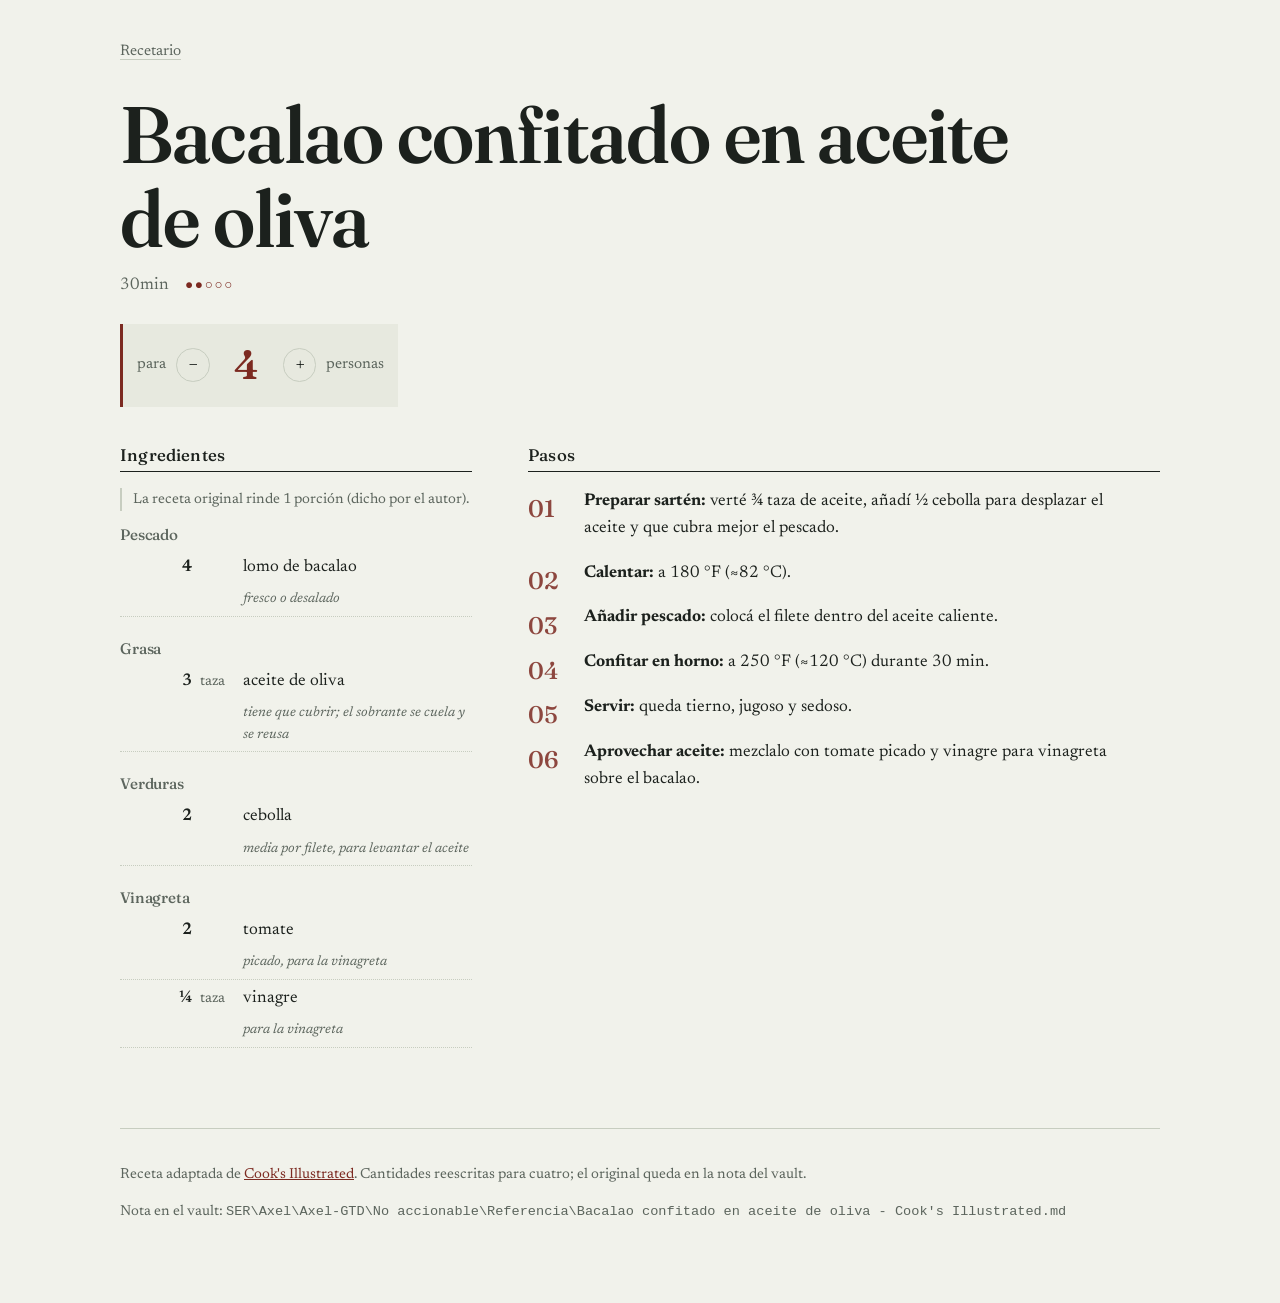
==== r/bacalao-confitado-en-aceite-de-oliva/index.html @ 24cfd8e2 "recetario 2026-09-24 06:47" ====
<!doctype html>
<html lang="es">
<head>
<meta charset="utf-8">
<meta name="viewport" content="width=device-width,initial-scale=1">
<title>Bacalao confitado en aceite de oliva</title>
<link rel="preconnect" href="https://fonts.googleapis.com"><link rel="preconnect" href="https://fonts.gstatic.com" crossorigin><link href="https://fonts.googleapis.com/css2?family=Fraunces:opsz,wght@9..144,300..800&family=Newsreader:ital,opsz,wght@0,6..72,300..700;1,6..72,300..500&display=swap" rel="stylesheet">
<link rel="stylesheet" href="../../assets/recetario.css">
</head>
<body class="ficha">
<div class="hoja">
  <nav class="volver"><a href="../../">Recetario</a></nav>
  <header class="cabeza">
    <h1>Bacalao confitado en aceite de oliva</h1>
    <p class="meta"><span>30min</span><span class="puntos" aria-label="dificultad facil">●●○○○</span></p>
  </header>
  <div class="porciones" role="group" aria-label="porciones">
    <span class="rotulo">para</span>
    <button type="button" id="menos" aria-label="una porción menos">&minus;</button>
    <output id="n">4</output>
    <button type="button" id="mas" aria-label="una porción más">+</button>
    <span class="rotulo">personas</span>
  </div>
  <div class="cuerpo">
    <aside class="rail">
      <h2>Ingredientes</h2>
      
      <p class="rinde">La receta original rinde 1 porción (dicho por el autor).</p>
      <div class="grupo"><h3>Pescado</h3><ul class="lista-ing"><li><span class="cant" data-cant="4">4</span><span class="unid"></span><span class="item">lomo de bacalao</span><span class='nota'>fresco o desalado</span></li></ul></div><div class="grupo"><h3>Grasa</h3><ul class="lista-ing"><li><span class="cant" data-cant="3">3</span><span class="unid">taza</span><span class="item">aceite de oliva</span><span class='nota'>tiene que cubrir; el sobrante se cuela y se reusa</span></li></ul></div><div class="grupo"><h3>Verduras</h3><ul class="lista-ing"><li><span class="cant" data-cant="2">2</span><span class="unid"></span><span class="item">cebolla</span><span class='nota'>media por filete, para levantar el aceite</span></li></ul></div><div class="grupo"><h3>Vinagreta</h3><ul class="lista-ing"><li><span class="cant" data-cant="2">2</span><span class="unid"></span><span class="item">tomate</span><span class='nota'>picado, para la vinagreta</span></li><li><span class="cant" data-cant="¼">¼</span><span class="unid">taza</span><span class="item">vinagre</span><span class='nota'>para la vinagreta</span></li></ul></div>
    </aside>
    <section class="receta">
      
      <h2>Pasos</h2>
      <ol class="pasos"><li><b>Preparar sartén:</b> verté ¾ taza de aceite, añadí ½ cebolla para desplazar el aceite y que cubra mejor el pescado.</li><li><b>Calentar:</b> a 180 °F (≈82 °C).</li><li><b>Añadir pescado:</b> colocá el filete dentro del aceite caliente.</li><li><b>Confitar en horno:</b> a 250 °F (≈120 °C) durante 30 min.</li><li><b>Servir:</b> queda tierno, jugoso y sedoso.</li><li><b>Aprovechar aceite:</b> mezclalo con tomate picado y vinagre para vinagreta sobre el bacalao.</li></ol>
    </section>
  </div>
  <footer class="pie">
    <p class="credito">Receta adaptada de <a href="https://www.facebook.com/share/r/1HufnTpF9G/" rel="noopener">Cook&#x27;s Illustrated</a>. Cantidades reescritas para cuatro; el original queda en la nota del vault.</p>
    <p class="vault">Nota en el vault: <code>SER\Axel\Axel-GTD\No accionable\Referencia\Bacalao confitado en aceite de oliva - Cook&#x27;s Illustrated.md</code></p>
  </footer>
</div>
<script id="datos" type="application/json">{"base": 4, "ingredientes": [{"grupo": "Pescado", "cantidad": 4.0, "unidad": "u", "item": "lomo de bacalao", "nota": "fresco o desalado"}, {"grupo": "Grasa", "cantidad": 3.0, "unidad": "taza", "item": "aceite de oliva", "nota": "tiene que cubrir; el sobrante se cuela y se reusa"}, {"grupo": "Verduras", "cantidad": 2.0, "unidad": "u", "item": "cebolla", "nota": "media por filete, para levantar el aceite"}, {"grupo": "Vinagreta", "cantidad": 2.0, "unidad": "u", "item": "tomate", "nota": "picado, para la vinagreta"}, {"grupo": "Vinagreta", "cantidad": 0.25, "unidad": "taza", "item": "vinagre", "nota": "para la vinagreta"}]}</script>
<script src="../../assets/recetario.js"></script>
</body>
</html>
---- assets/recetario.css ----
/* recetario.css — Recetario editorial.
   Dirección: libro de cocina de trabajo. El único gesto llamativo es el
   contador de porciones; todo lo demás es papel, reglas finas y números
   alineados como un libro de caja.
   Paleta: papel con cast verde (no crema cálida) + oxblood de chile seco.
   Tipos: Fraunces (display, con WONK) + Newsreader (texto). */

:root {
  --papel:      #F1F2EB;
  --papel-hondo:#E7E9DF;
  --tinta:      #1C211D;
  --tinta-2:    #5C655D;
  --chile:      #7C2A21;
  --linea:      #C7CDC0;
  --ancho:      68rem;
}

* { box-sizing: border-box; }

html { -webkit-text-size-adjust: 100%; }

body {
  margin: 0;
  background: var(--papel);
  color: var(--tinta);
  font-family: "Newsreader", Georgia, "Times New Roman", serif;
  font-size: 1.0625rem;
  line-height: 1.6;
  font-variant-numeric: tabular-nums;
}

.hoja {
  max-width: var(--ancho);
  margin: 0 auto;
  padding: 2.5rem 1.5rem 5rem;
}

a { color: inherit; }

:focus-visible {
  outline: 2px solid var(--chile);
  outline-offset: 3px;
}

h1, h2, h3 {
  font-family: "Fraunces", Georgia, serif;
  font-variation-settings: "SOFT" 20, "WONK" 1;
  font-weight: 500;
  line-height: 1.05;
  letter-spacing: -0.01em;
  margin: 0;
}

/* ---------- índice ---------- */

.portada { border-bottom: 2px solid var(--tinta); padding-bottom: 1.25rem; }

.portada h1 {
  font-size: clamp(3rem, 11vw, 6.5rem);
  font-weight: 600;
  margin-bottom: 0.5rem;
}

.entrada { max-width: 44ch; margin: 0 0 0.75rem; color: var(--tinta-2); }

.cuenta { margin: 0; font-size: 0.9rem; color: var(--tinta-2); }

.buscador { display: flex; align-items: baseline; gap: 0.75rem; margin: 1.5rem 0 0.25rem; }
.buscador span { font-size: 0.9rem; color: var(--tinta-2); }
.buscador input {
  flex: 1;
  font: inherit;
  color: var(--tinta);
  background: transparent;
  border: 0;
  border-bottom: 1px solid var(--linea);
  padding: 0.35rem 0;
}
.buscador input::placeholder { color: var(--tinta-2); opacity: 0.7; }

.indice { list-style: none; margin: 1.5rem 0 0; padding: 0; }

.indice .fila { border-bottom: 1px solid var(--linea); }

.indice a {
  display: flex;
  align-items: baseline;
  justify-content: space-between;
  gap: 1.5rem;
  padding: 0.9rem 0.25rem;
  text-decoration: none;
}
.indice a:hover .nombre { color: var(--chile); }

.indice .nombre {
  font-family: "Fraunces", Georgia, serif;
  font-size: clamp(1.4rem, 4vw, 2rem);
  line-height: 1.15;
}
.indice .margen { display: flex; align-items: baseline; gap: 1rem; white-space: nowrap; }
.indice .tiempo { color: var(--tinta-2); font-size: 0.95rem; }
.indice .puntos { color: var(--chile); letter-spacing: 0.12em; font-size: 0.8rem; }

.vacio { margin-top: 2rem; color: var(--tinta-2); font-style: italic; }

/* ---------- ficha ---------- */

.volver { margin-bottom: 1.75rem; font-size: 0.95rem; }
.volver a { text-decoration: none; color: var(--tinta-2); border-bottom: 1px solid var(--linea); }
.volver a:hover { color: var(--chile); }

.cabeza h1 {
  font-size: clamp(2.4rem, 8vw, 5rem);
  font-weight: 600;
  max-width: 18ch;
}

.meta { display: flex; align-items: baseline; gap: 1rem; margin: 0.75rem 0 0; color: var(--tinta-2); }
.meta .puntos { color: var(--chile); letter-spacing: 0.12em; font-size: 0.85rem; }

/* el gesto: el contador de porciones */
.porciones {
  display: flex;
  align-items: center;
  gap: 0.6rem;
  margin: 1.5rem 0 2.5rem;
  padding: 0.6rem 0.9rem;
  background: var(--papel-hondo);
  border-left: 3px solid var(--chile);
  width: fit-content;
}
.porciones .rotulo { font-size: 0.95rem; color: var(--tinta-2); }
.porciones button {
  font: inherit;
  font-size: 1.3rem;
  line-height: 1;
  width: 2.1rem;
  height: 2.1rem;
  color: var(--tinta);
  background: transparent;
  border: 1px solid var(--linea);
  border-radius: 50%;
  cursor: pointer;
}
.porciones button:hover:not(:disabled) { border-color: var(--chile); color: var(--chile); }
.porciones button:disabled { opacity: 0.35; cursor: not-allowed; }

#n {
  font-family: "Fraunces", Georgia, serif;
  font-variation-settings: "SOFT" 30, "WONK" 1;
  font-size: 2.5rem;
  font-weight: 600;
  min-width: 2ch;
  text-align: center;
  color: var(--chile);
}

.cuerpo { display: grid; grid-template-columns: 22rem 1fr; gap: 3.5rem; align-items: start; }

.rail h2, .receta h2 {
  font-size: 1.05rem;
  font-weight: 500;
  font-variation-settings: normal;
  letter-spacing: 0.01em;
  padding-bottom: 0.4rem;
  border-bottom: 1px solid var(--tinta);
  margin-bottom: 1rem;
}

.rail { position: sticky; top: 1.5rem; }

.grupo { margin-bottom: 1.5rem; }
.grupo h3 {
  font-size: 0.95rem;
  font-weight: 500;
  color: var(--tinta-2);
  font-variation-settings: normal;
  margin-bottom: 0.4rem;
}

.lista-ing { list-style: none; margin: 0; padding: 0; }
.lista-ing li {
  display: grid;
  grid-template-columns: 4.5rem 2.2rem 1fr;
  gap: 0.5rem;
  padding: 0.3rem 0;
  border-bottom: 1px dotted var(--linea);
  align-items: baseline;
}
.lista-ing .cant {
  text-align: right;
  font-weight: 600;
  transition: opacity 140ms ease;
}
.lista-ing .cant.cambia { opacity: 0.25; }
.lista-ing .unid { color: var(--tinta-2); font-size: 0.9rem; }
.lista-ing .item { line-height: 1.35; }
.lista-ing .nota {
  grid-column: 3;
  font-size: 0.85rem;
  color: var(--tinta-2);
  font-style: italic;
}

.aviso, .rinde {
  font-size: 0.9rem;
  color: var(--tinta-2);
  border-left: 2px solid var(--linea);
  padding-left: 0.7rem;
  margin: 0 0 1rem;
}

.foto { margin: 0 0 1.75rem; }
.foto img { width: 100%; height: auto; display: block; }

.pasos { list-style: none; counter-reset: paso; margin: 0; padding: 0; }
.pasos li {
  counter-increment: paso;
  position: relative;
  padding-left: 3.5rem;
  margin-bottom: 1.1rem;
  max-width: 62ch;
}
.pasos li::before {
  content: counter(paso, decimal-leading-zero);
  position: absolute;
  left: 0;
  top: 0.1em;
  font-family: "Fraunces", Georgia, serif;
  font-variation-settings: "SOFT" 0, "WONK" 1;
  font-size: 1.5rem;
  font-weight: 500;
  color: var(--chile);
  opacity: 0.85;
}

.pie { margin-top: 3.5rem; padding-top: 1.25rem; border-top: 1px solid var(--linea); color: var(--tinta-2); font-size: 0.9rem; }
.pie a { color: var(--chile); }
.pie .vault { margin: 0.5rem 0 0; }
.pie code { font-size: 0.85rem; }

/* ---------- chico ---------- */

@media (max-width: 60rem) {
  .cuerpo { grid-template-columns: 1fr; gap: 2.5rem; }
  .rail { position: static; }
  .hoja { padding: 1.75rem 1.25rem 4rem; }
  .porciones { position: sticky; top: 0; z-index: 2; width: 100%; justify-content: center; }
  .indice a { flex-direction: column; align-items: flex-start; gap: 0.35rem; padding: 1rem 0; }
  .pasos li { padding-left: 2.75rem; }
}

@media (prefers-reduced-motion: reduce) {
  .lista-ing .cant { transition: none; }
}
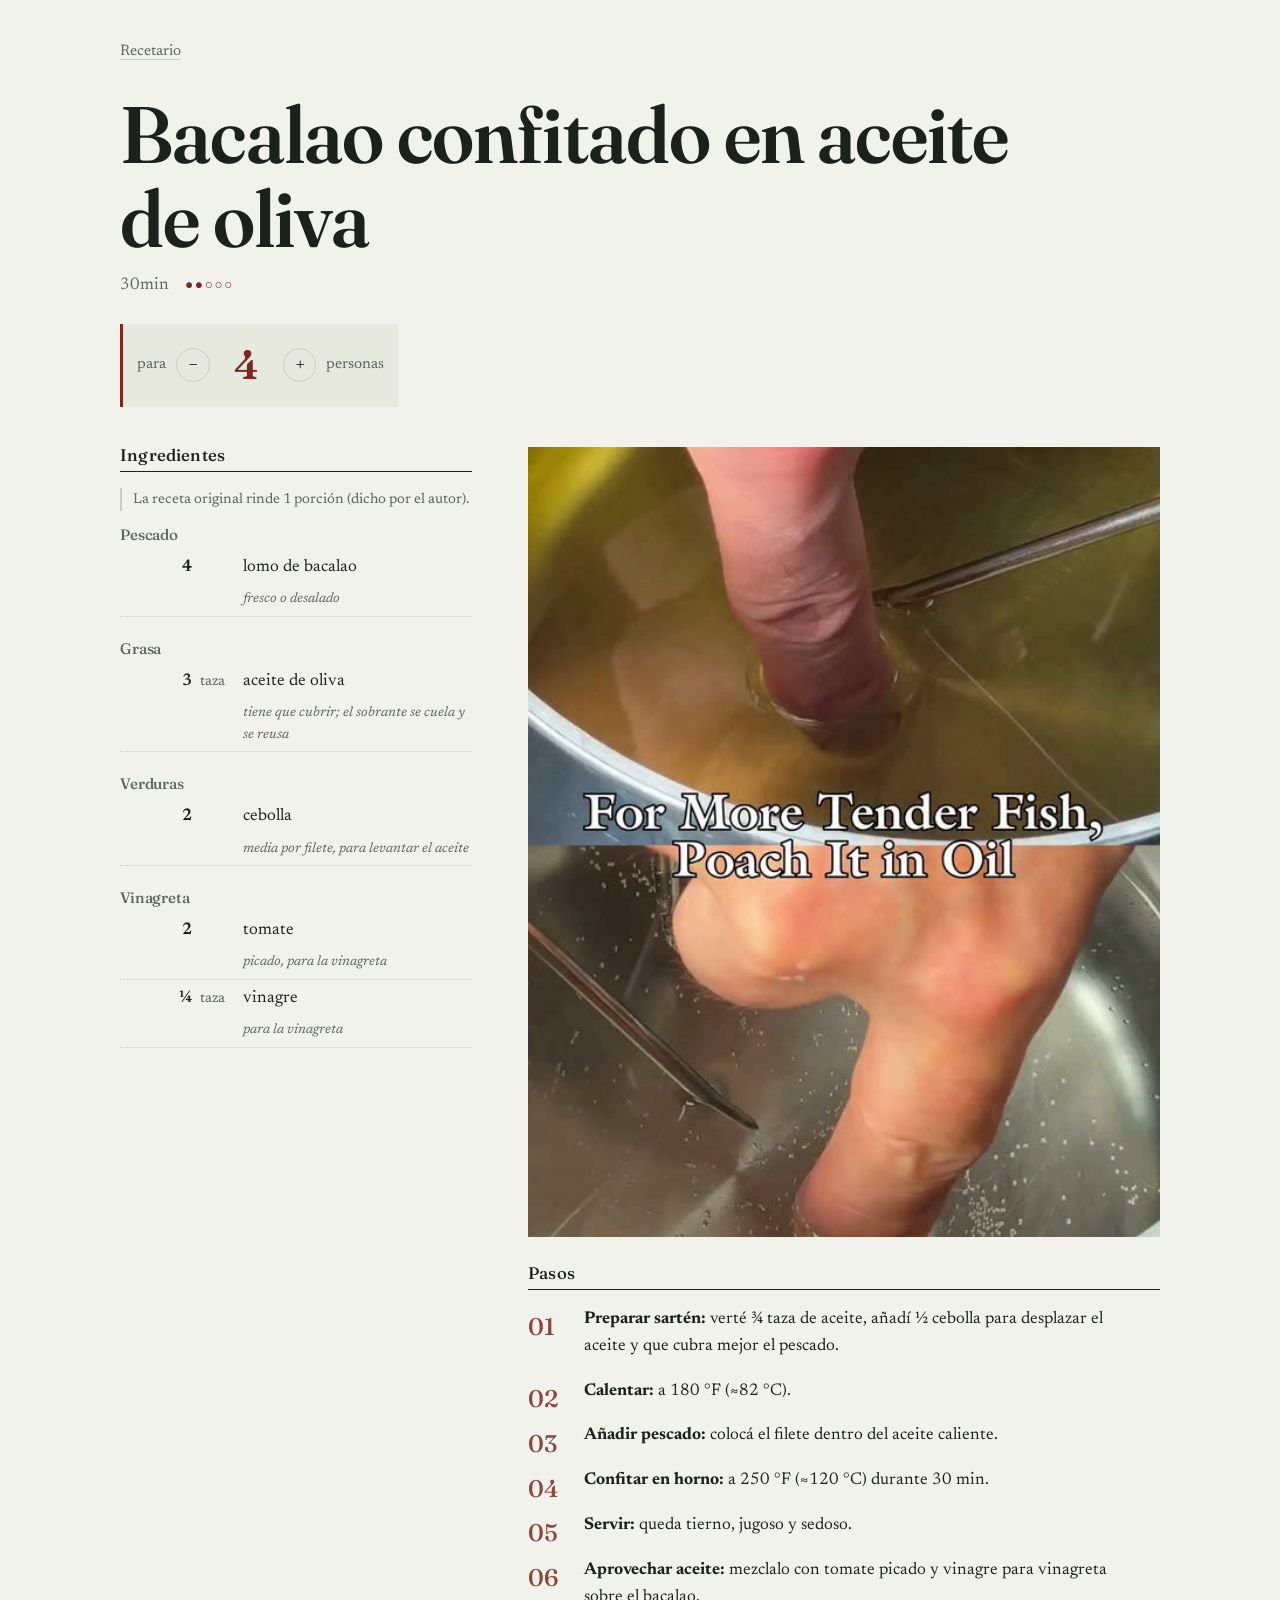
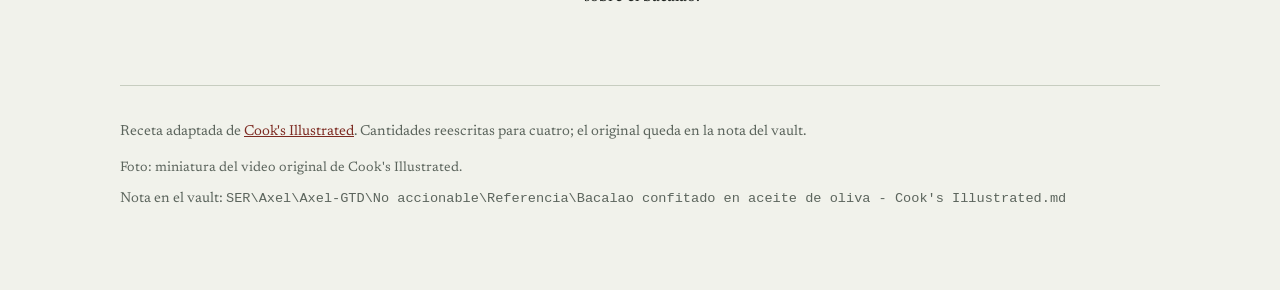
==== commit 89695576: "recetario 2026-09-24 10:46" ====
--- a/r/bacalao-confitado-en-aceite-de-oliva/index.html
+++ b/r/bacalao-confitado-en-aceite-de-oliva/index.html
@@ -29,13 +29,14 @@
       <div class="grupo"><h3>Pescado</h3><ul class="lista-ing"><li><span class="cant" data-cant="4">4</span><span class="unid"></span><span class="item">lomo de bacalao</span><span class='nota'>fresco o desalado</span></li></ul></div><div class="grupo"><h3>Grasa</h3><ul class="lista-ing"><li><span class="cant" data-cant="3">3</span><span class="unid">taza</span><span class="item">aceite de oliva</span><span class='nota'>tiene que cubrir; el sobrante se cuela y se reusa</span></li></ul></div><div class="grupo"><h3>Verduras</h3><ul class="lista-ing"><li><span class="cant" data-cant="2">2</span><span class="unid"></span><span class="item">cebolla</span><span class='nota'>media por filete, para levantar el aceite</span></li></ul></div><div class="grupo"><h3>Vinagreta</h3><ul class="lista-ing"><li><span class="cant" data-cant="2">2</span><span class="unid"></span><span class="item">tomate</span><span class='nota'>picado, para la vinagreta</span></li><li><span class="cant" data-cant="¼">¼</span><span class="unid">taza</span><span class="item">vinagre</span><span class='nota'>para la vinagreta</span></li></ul></div>
     </aside>
     <section class="receta">
-      
+      <figure class="foto"><img src="../../img/bacalao-confitado-en-aceite-de-oliva.jpg" alt="Bacalao confitado en aceite de oliva" loading="lazy" decoding="async"></figure>
       <h2>Pasos</h2>
       <ol class="pasos"><li><b>Preparar sartén:</b> verté ¾ taza de aceite, añadí ½ cebolla para desplazar el aceite y que cubra mejor el pescado.</li><li><b>Calentar:</b> a 180 °F (≈82 °C).</li><li><b>Añadir pescado:</b> colocá el filete dentro del aceite caliente.</li><li><b>Confitar en horno:</b> a 250 °F (≈120 °C) durante 30 min.</li><li><b>Servir:</b> queda tierno, jugoso y sedoso.</li><li><b>Aprovechar aceite:</b> mezclalo con tomate picado y vinagre para vinagreta sobre el bacalao.</li></ol>
     </section>
   </div>
   <footer class="pie">
     <p class="credito">Receta adaptada de <a href="https://www.facebook.com/share/r/1HufnTpF9G/" rel="noopener">Cook&#x27;s Illustrated</a>. Cantidades reescritas para cuatro; el original queda en la nota del vault.</p>
+    <p class="credito-foto">Foto: miniatura del video original de Cook&#x27;s Illustrated.</p>
     <p class="vault">Nota en el vault: <code>SER\Axel\Axel-GTD\No accionable\Referencia\Bacalao confitado en aceite de oliva - Cook&#x27;s Illustrated.md</code></p>
   </footer>
 </div>
--- a/assets/recetario.css
+++ b/assets/recetario.css
@@ -83,18 +83,41 @@
 .indice .fila { border-bottom: 1px solid var(--linea); }
 
 .indice a {
-  display: flex;
-  align-items: baseline;
-  justify-content: space-between;
-  gap: 1.5rem;
-  padding: 0.9rem 0.25rem;
+  display: grid;
+  grid-template-columns: 6.5rem 1fr auto;
+  align-items: center;
+  gap: 1.25rem;
+  padding: 0.75rem 0.25rem;
   text-decoration: none;
 }
 .indice a:hover .nombre { color: var(--chile); }
 
+/* la foto del plato: es lo que abre el apetito, no un adorno */
+.miniatura {
+  display: block;
+  aspect-ratio: 4 / 3;
+  background: var(--papel-hondo);
+  overflow: hidden;
+}
+.miniatura img {
+  width: 100%;
+  height: 100%;
+  object-fit: cover;
+  object-position: var(--encuadre, 50% 50%);
+  display: block;
+}
+.miniatura .sin-foto {
+  display: grid;
+  place-items: center;
+  height: 100%;
+  font-size: 0.7rem;
+  color: var(--tinta-2);
+  font-style: italic;
+}
+
 .indice .nombre {
   font-family: "Fraunces", Georgia, serif;
-  font-size: clamp(1.4rem, 4vw, 2rem);
+  font-size: clamp(1.3rem, 3.5vw, 1.9rem);
   line-height: 1.15;
 }
 .indice .margen { display: flex; align-items: baseline; gap: 1rem; white-space: nowrap; }
@@ -210,8 +233,38 @@
   margin: 0 0 1rem;
 }
 
+/* la foto de la ficha: 4/5 reserva el alto (no salta el layout al cargar) */
 .foto { margin: 0 0 1.75rem; }
-.foto img { width: 100%; height: auto; display: block; }
+.foto img {
+  width: 100%;
+  aspect-ratio: 4 / 5;
+  object-fit: cover;
+  object-position: var(--encuadre, 50% 50%);
+  display: block;
+  background: var(--papel-hondo);
+}
+
+/* sin foto: tarjeta tipográfica, nunca un hueco gris */
+.foto.tarjeta {
+  aspect-ratio: 4 / 5;
+  display: grid;
+  place-content: center;
+  gap: 0.5rem;
+  text-align: center;
+  padding: 2rem;
+  border: 1px solid var(--linea);
+  background: var(--papel-hondo);
+}
+.foto.tarjeta span {
+  font-family: "Fraunces", Georgia, serif;
+  font-variation-settings: "SOFT" 30, "WONK" 1;
+  font-size: clamp(1.5rem, 4vw, 2.4rem);
+  line-height: 1.1;
+  color: var(--tinta-2);
+}
+.foto.tarjeta small { font-size: 0.85rem; color: var(--tinta-2); font-style: italic; }
+
+.credito-foto { margin: 0.35rem 0 0; font-size: 0.85rem; color: var(--tinta-2); }
 
 .pasos { list-style: none; counter-reset: paso; margin: 0; padding: 0; }
 .pasos li {
@@ -246,8 +299,10 @@
   .rail { position: static; }
   .hoja { padding: 1.75rem 1.25rem 4rem; }
   .porciones { position: sticky; top: 0; z-index: 2; width: 100%; justify-content: center; }
-  .indice a { flex-direction: column; align-items: flex-start; gap: 0.35rem; padding: 1rem 0; }
+  .indice a { grid-template-columns: 5rem 1fr; row-gap: 0.35rem; padding: 1rem 0; }
+  .indice .margen { grid-column: 2; }
   .pasos li { padding-left: 2.75rem; }
+  .foto img, .foto.tarjeta { aspect-ratio: 1 / 1; }
 }
 
 @media (prefers-reduced-motion: reduce) {
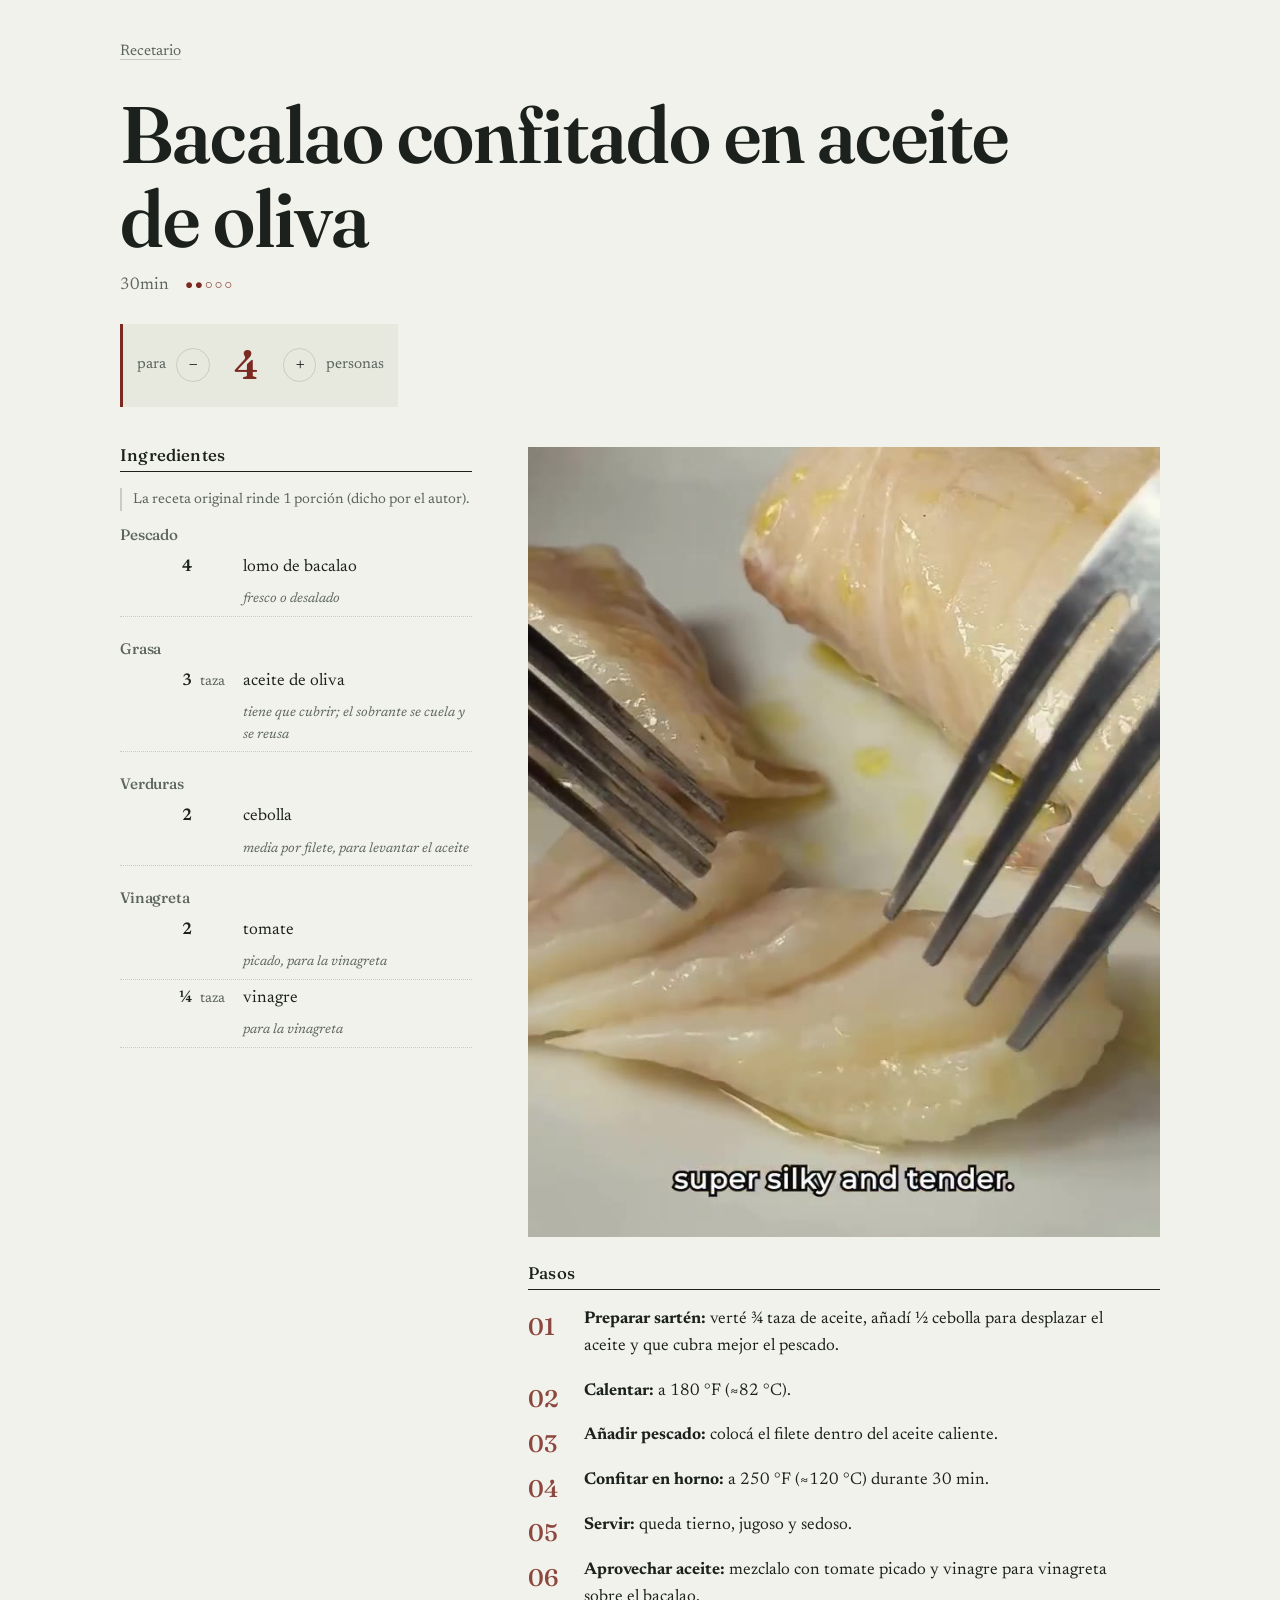
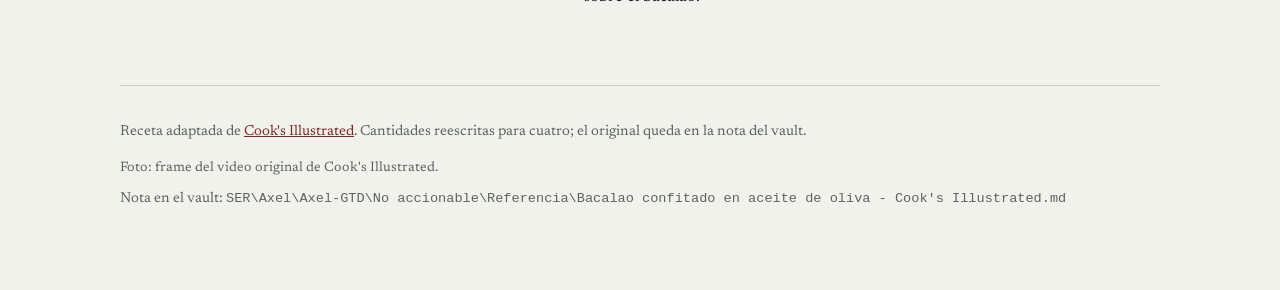
==== commit 3692f58a: "recetario 2026-09-24 12:10" ====
--- a/r/bacalao-confitado-en-aceite-de-oliva/index.html
+++ b/r/bacalao-confitado-en-aceite-de-oliva/index.html
@@ -36,7 +36,7 @@
   </div>
   <footer class="pie">
     <p class="credito">Receta adaptada de <a href="https://www.facebook.com/share/r/1HufnTpF9G/" rel="noopener">Cook&#x27;s Illustrated</a>. Cantidades reescritas para cuatro; el original queda en la nota del vault.</p>
-    <p class="credito-foto">Foto: miniatura del video original de Cook&#x27;s Illustrated.</p>
+    <p class="credito-foto">Foto: frame del video original de Cook&#x27;s Illustrated.</p>
     <p class="vault">Nota en el vault: <code>SER\Axel\Axel-GTD\No accionable\Referencia\Bacalao confitado en aceite de oliva - Cook&#x27;s Illustrated.md</code></p>
   </footer>
 </div>
